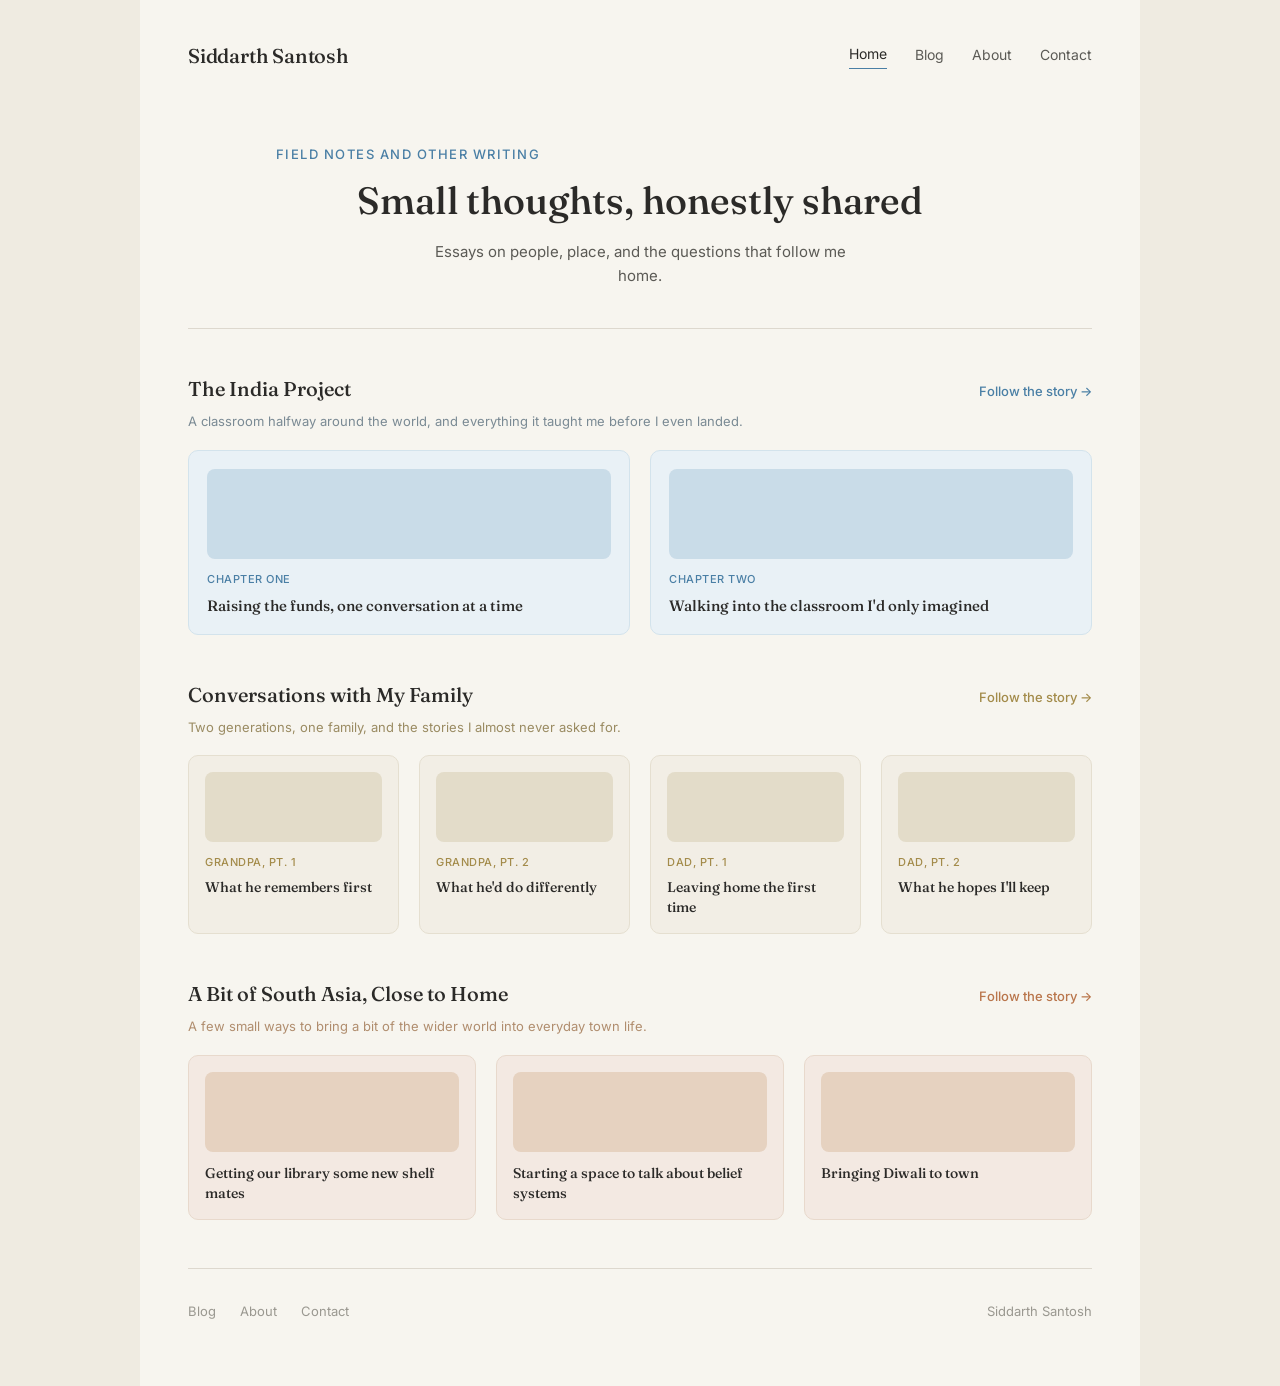
==== index.html @ 3978619f "feat: production implementation of Siddarth Santosh website" ====
<!DOCTYPE html>
<html lang="en">
<head>
  <meta charset="UTF-8">
  <meta name="viewport" content="width=device-width, initial-scale=1.0">
  <meta name="robots" content="noindex, nofollow">
  <title>Siddarth Santosh — Small thoughts, honestly shared</title>
  <meta name="description" content="Field notes and other writing by Siddarth Santosh — essays on people, place, and the questions that follow me home.">
  
  <link rel="icon" href="favicon.ico" sizes="any">
  <link rel="icon" href="assets/icons/favicon.svg" type="image/svg+xml">
  
  <!-- Typography -->
  <link rel="preconnect" href="https://fonts.googleapis.com">
  <link rel="preconnect" href="https://fonts.gstatic.com" crossorigin>
  <link href="https://fonts.googleapis.com/css2?family=Fraunces:opsz,wght@9..144,400;9..144,500;9..144,600&family=Inter:wght@400;500;600&display=swap" rel="stylesheet">
  
  <!-- Production Stylesheets -->
  <link rel="stylesheet" href="assets/css/styles.css">
  <link rel="stylesheet" href="assets/css/responsive.css">
  
  <!-- Client Scripts (Deferred) -->
  <script src="assets/js/main.js" defer></script>
</head>
<body>
  <a href="#main-content" class="skip-link">Skip to main content</a>

  <div class="page">
    <header class="siteheader">
      <nav class="sitenav" aria-label="Primary Navigation">
        <a href="index.html" class="name">Siddarth Santosh</a>
        <div class="links">
          <a href="index.html" class="active" aria-current="page">Home</a>
          <a href="blog/index.html">Blog</a>
          <a href="about/index.html">About</a>
          <a href="contact/index.html">Contact</a>
        </div>
      </nav>
    </header>

    <main id="main-content" class="main-content">
      <section class="hero" aria-labelledby="hero-heading">
        <p class="eyebrow">Field notes and other writing</p>
        <h1 id="hero-heading">Small thoughts, honestly shared</h1>
        <p>Essays on people, place, and the questions that follow me home.</p>
      </section>

      <!-- Series: Blue (The India Project) -->
      <section class="series blue" aria-labelledby="series-india-heading">
        <div class="series-head">
          <h2 id="series-india-heading">The India Project</h2>
          <a href="blog/bringing-connecting-math-concepts.html" class="series-link">Follow the story &rarr;</a>
        </div>
        <p class="series-desc">A classroom halfway around the world, and everything it taught me before I even landed.</p>
        <div class="card-grid">
          <a href="blog/bringing-connecting-math-concepts.html" class="card" aria-label="Chapter one: Raising the funds, one conversation at a time">
            <div class="thumb" aria-hidden="true"></div>
            <p class="tag">Chapter one</p>
            <p class="title">Raising the funds, one conversation at a time</p>
          </a>
          <a href="blog/bringing-connecting-math-concepts.html" class="card" aria-label="Chapter two: Walking into the classroom I'd only imagined">
            <div class="thumb" aria-hidden="true"></div>
            <p class="tag">Chapter two</p>
            <p class="title">Walking into the classroom I'd only imagined</p>
          </a>
        </div>
      </section>

      <!-- Series: Tan (Conversations with My Family) -->
      <section class="series tan" aria-labelledby="series-family-heading">
        <div class="series-head">
          <h2 id="series-family-heading">Conversations with My Family</h2>
          <a href="blog/index.html" class="series-link">Follow the story &rarr;</a>
        </div>
        <p class="series-desc">Two generations, one family, and the stories I almost never asked for.</p>
        <div class="card-grid">
          <div class="card">
            <div class="thumb" aria-hidden="true"></div>
            <p class="tag">Grandpa, pt. 1</p>
            <p class="title">What he remembers first</p>
          </div>
          <div class="card">
            <div class="thumb" aria-hidden="true"></div>
            <p class="tag">Grandpa, pt. 2</p>
            <p class="title">What he'd do differently</p>
          </div>
          <div class="card">
            <div class="thumb" aria-hidden="true"></div>
            <p class="tag">Dad, pt. 1</p>
            <p class="title">Leaving home the first time</p>
          </div>
          <div class="card">
            <div class="thumb" aria-hidden="true"></div>
            <p class="tag">Dad, pt. 2</p>
            <p class="title">What he hopes I'll keep</p>
          </div>
        </div>
      </section>

      <!-- Series: Clay (A Bit of South Asia, Close to Home) -->
      <section class="series clay" aria-labelledby="series-southasia-heading">
        <div class="series-head">
          <h2 id="series-southasia-heading">A Bit of South Asia, Close to Home</h2>
          <a href="blog/index.html" class="series-link">Follow the story &rarr;</a>
        </div>
        <p class="series-desc">A few small ways to bring a bit of the wider world into everyday town life.</p>
        <div class="card-grid">
          <div class="card">
            <div class="thumb" aria-hidden="true"></div>
            <p class="title">Getting our library some new shelf mates</p>
          </div>
          <div class="card">
            <div class="thumb" aria-hidden="true"></div>
            <p class="title">Starting a space to talk about belief systems</p>
          </div>
          <div class="card">
            <div class="thumb" aria-hidden="true"></div>
            <p class="title">Bringing Diwali to town</p>
          </div>
        </div>
      </section>
    </main>

    <footer class="sitefoot">
      <div class="foot-links">
        <a href="blog/index.html">Blog</a>
        <a href="about/index.html">About</a>
        <a href="contact/index.html">Contact</a>
      </div>
      <span>Siddarth Santosh</span>
    </footer>
  </div>
</body>
</html>
---- assets/css/styles.css ----
/* ==========================================================================
   Siddarth Santosh — Production Stylesheet
   Design System & Component Architecture
   ========================================================================== */

:root {
  /* Design Tokens */
  --cream: #F7F5EF;
  --cream-line: #DDD8CE;
  --ink: #2B2A28;
  --ink-soft: #5B5A55;
  --ink-faint: #9A9890;
  
  /* Color Themes */
  --blue: #4A7FA5;
  --blue-deep: #2E5A78;
  --blue-bg: #E9F1F6;
  --blue-line: #D3E3EC;
  --blue-block: #C9DCE8;
  
  --tan: #A38B4A;
  --tan-bg: #F2EEE5;
  --tan-line: #E5DFD0;
  --tan-block: #E3DCC9;
  
  --clay: #B9754B;
  --clay-bg: #F3E9E2;
  --clay-line: #E8D9CC;
  --clay-block: #E6D2C0;

  /* Typography */
  --font-serif: 'Fraunces', Georgia, serif;
  --font-sans: 'Inter', -apple-system, BlinkMacSystemFont, 'Segoe UI', Roboto, sans-serif;
}

/* ==========================================================================
   CSS Reset & Base Rules
   ========================================================================== */

*, *::before, *::after {
  box-sizing: border-box;
}

html {
  -webkit-text-size-adjust: 100%;
  scroll-behavior: smooth;
}

body {
  margin: 0;
  background: #EFEBE1;
  font-family: var(--font-sans);
  color: var(--ink);
  line-height: 1.6;
  -webkit-font-smoothing: antialiased;
  -moz-osx-font-smoothing: grayscale;
}

/* Accessibility Focus Ring */
:focus-visible {
  outline: 2px solid var(--blue);
  outline-offset: 3px;
  border-radius: 4px;
}

/* Screen Reader Only Utility */
.visually-hidden {
  position: absolute !important;
  width: 1px !important;
  height: 1px !important;
  padding: 0 !important;
  margin: -1px !important;
  overflow: hidden !important;
  clip: rect(0, 0, 0, 0) !important;
  white-space: nowrap !important;
  border: 0 !important;
}

/* Skip Navigation Link */
.skip-link {
  position: absolute;
  top: -60px;
  left: 20px;
  background: var(--ink);
  color: var(--cream);
  padding: 10px 18px;
  font-size: 13px;
  font-weight: 500;
  z-index: 9999;
  border-radius: 0 0 6px 6px;
  text-decoration: none;
  transition: top 0.2s ease;
}

.skip-link:focus {
  top: 0;
}

/* ==========================================================================
   Layout Containers
   ========================================================================== */

.page {
  max-width: 1000px;
  margin: 0 auto;
  background: var(--cream);
  min-height: 100vh;
  padding: 2.5rem 3rem 4rem;
  display: flex;
  flex-direction: column;
}

main.main-content {
  flex: 1 0 auto;
}

/* ==========================================================================
   Site Header & Navigation
   ========================================================================== */

header.siteheader {
  margin-bottom: 3rem;
}

nav.sitenav {
  display: flex;
  justify-content: space-between;
  align-items: center;
}

nav.sitenav .name {
  font-family: var(--font-serif);
  font-size: 20px;
  font-weight: 500;
  color: var(--ink);
  text-decoration: none;
  letter-spacing: -0.2px;
}

nav.sitenav .name:hover {
  color: var(--ink-soft);
}

nav.sitenav .links {
  display: flex;
  gap: 28px;
  font-size: 14px;
  color: var(--ink-soft);
  align-items: center;
}

nav.sitenav .links a {
  color: var(--ink-soft);
  text-decoration: none;
  padding-bottom: 2px;
  transition: color 0.15s ease, border-color 0.15s ease;
}

nav.sitenav .links a:hover {
  color: var(--ink);
}

nav.sitenav .links a.active {
  color: var(--ink);
  border-bottom: 1.5px solid var(--blue);
}

/* ==========================================================================
   Hero Section
   ========================================================================== */

.hero {
  text-align: center;
  padding: 1.5rem 0 2.5rem;
  border-bottom: 0.5px solid var(--cream-line);
}

.hero .eyebrow {
  font-size: 13px;
  letter-spacing: 1.5px;
  color: var(--blue);
  text-transform: uppercase;
  font-weight: 500;
  margin: 0 0 12px;
}

.hero h1 {
  font-family: var(--font-serif);
  font-weight: 500;
  font-size: 38px;
  line-height: 1.25;
  margin: 0 0 16px;
  color: var(--ink);
}

.hero p {
  font-size: 15px;
  color: var(--ink-soft);
  max-width: 440px;
  margin: 0 auto;
}

/* ==========================================================================
   Series & Card Design System
   (Note: Solid color blocks are the intentional design — NOT placeholders)
   ========================================================================== */

.series {
  margin-top: 2.75rem;
}

.series-head {
  display: flex;
  justify-content: space-between;
  align-items: baseline;
  margin-bottom: 6px;
}

.series-head h2 {
  font-family: var(--font-serif);
  font-weight: 500;
  font-size: 20px;
  margin: 0;
  color: var(--ink);
}

.series-head a.series-link {
  font-size: 13px;
  text-decoration: none;
  font-weight: 500;
  transition: opacity 0.15s ease;
}

.series-head a.series-link:hover {
  opacity: 0.8;
  text-decoration: underline;
}

.series-desc {
  font-size: 13px;
  margin: 0 0 18px;
}

.card-grid {
  display: grid;
  gap: 20px;
}

/* Base Card Style */
.card {
  border-radius: 10px;
  padding: 18px;
  text-decoration: none;
  color: inherit;
  display: flex;
  flex-direction: column;
  transition: transform 0.2s ease, box-shadow 0.2s ease, border-color 0.2s ease;
}

a.card:hover {
  transform: translateY(-2px);
  box-shadow: 0 6px 16px rgba(43, 42, 40, 0.05);
}

.card .thumb {
  height: 90px;
  border-radius: 8px;
  margin-bottom: 12px;
  width: 100%;
}

.card .tag {
  font-size: 11px;
  text-transform: uppercase;
  letter-spacing: 0.5px;
  font-weight: 500;
  margin: 0 0 6px;
}

.card .title {
  font-family: var(--font-serif);
  font-size: 15px;
  margin: 0;
  line-height: 1.4;
  color: var(--ink);
  font-weight: 500;
}

/* Series: Blue (The India Project) */
.series.blue .card {
  background: var(--blue-bg);
  border: 0.5px solid var(--blue-line);
}
.series.blue .card .thumb {
  background: var(--blue-block);
}
.series.blue .card .tag {
  color: var(--blue);
}
.series.blue .series-head a.series-link {
  color: var(--blue);
}
.series.blue .series-desc {
  color: #7A8A94;
}
.series.blue .card-grid {
  grid-template-columns: repeat(2, minmax(0, 1fr));
}

/* Series: Tan (Conversations with My Family) */
.series.tan .card {
  background: var(--tan-bg);
  border: 0.5px solid var(--tan-line);
  padding: 16px;
}
.series.tan .card .thumb {
  background: var(--tan-block);
  height: 70px;
}
.series.tan .card .tag {
  color: var(--tan);
}
.series.tan .card .title {
  font-size: 14px;
}
.series.tan .series-head a.series-link {
  color: var(--tan);
}
.series.tan .series-desc {
  color: #9A8B62;
}
.series.tan .card-grid {
  grid-template-columns: repeat(4, minmax(0, 1fr));
}

/* Series: Clay (A Bit of South Asia, Close to Home) */
.series.clay .card {
  background: var(--clay-bg);
  border: 0.5px solid var(--clay-line);
  padding: 16px;
}
.series.clay .card .thumb {
  background: var(--clay-block);
  height: 80px;
}
.series.clay .card .title {
  font-size: 14px;
}
.series.clay .series-head a.series-link {
  color: var(--clay);
}
.series.clay .series-desc {
  color: #B08D6E;
}
.series.clay .card-grid {
  grid-template-columns: repeat(3, minmax(0, 1fr));
}

/* ==========================================================================
   Story / Blog Post Components
   ========================================================================== */

.story {
  max-width: 620px;
  margin: 0 auto;
}

.story .eyebrow {
  font-size: 12px;
  letter-spacing: 1px;
  color: var(--blue);
  text-transform: uppercase;
  text-align: center;
  margin: 0 0 14px;
  font-weight: 500;
}

.story h1 {
  font-family: var(--font-serif);
  font-weight: 500;
  font-size: 32px;
  line-height: 1.3;
  text-align: center;
  margin: 0 0 14px;
  color: var(--ink);
}

.story .meta {
  font-size: 13px;
  color: var(--ink-faint);
  text-align: center;
  margin: 0 0 28px;
}

/* Story Photography Framing */
.story-photo-figure {
  margin: 28px 0;
}

.photo-tile,
.story-photo-box {
  background-color: #DCE9F0;
  background-size: contain;
  background-position: center;
  background-repeat: no-repeat;
  border-radius: 10px;
  overflow: hidden;
  display: flex;
  align-items: center;
  justify-content: center;
  padding: 12px;
  height: 380px;
  width: 100%;
}

.photo-tile.hero-photo-box,
.story-photo-box.hero-photo-box {
  margin-bottom: 0;
  height: 400px;
}

.photo-tile img,
.story-photo-box img {
  width: 100%;
  height: 100%;
  object-fit: contain;
  border-radius: 6px;
  display: block;
}

.story-photo-caption {
  font-size: 12px;
  color: var(--ink-faint);
  text-align: center;
  margin-top: 8px;
  line-height: 1.4;
}

.story p.body {
  font-size: 16px;
  line-height: 1.8;
  color: #3A3936;
  margin: 0 0 20px;
}

/* Stat Row */
.stat-row {
  display: grid;
  grid-template-columns: repeat(3, minmax(0, 1fr));
  gap: 16px;
  margin: 32px 0;
  padding: 20px 0;
  border-top: 0.5px solid var(--cream-line);
  border-bottom: 0.5px solid var(--cream-line);
}

.stat-row div {
  text-align: center;
}

.stat-row div + div {
  border-left: 0.5px solid var(--cream-line);
}

.stat-row p.num {
  font-family: var(--font-serif);
  font-size: 24px;
  font-weight: 500;
  margin: 0 0 4px;
  color: var(--ink);
}

.stat-row p.label {
  font-size: 12px;
  color: var(--ink-faint);
  margin: 0;
}

/* Pullquote */
.pullquote {
  border-left: 2px solid var(--clay);
  padding-left: 18px;
  margin: 28px 0;
}

.pullquote p {
  font-family: var(--font-serif);
  font-size: 18px;
  line-height: 1.6;
  color: var(--ink-soft);
  margin: 0;
  font-style: italic;
}

/* Pill Button (Fundraiser CTA) */
.pill-btn-wrap {
  text-align: center;
  margin: -8px 0 28px;
}

.pill-btn {
  background: transparent;
  border: 0.5px solid var(--blue);
  color: var(--blue-deep);
  border-radius: 999px;
  padding: 9px 20px;
  font-size: 13px;
  cursor: pointer;
  font-family: var(--font-sans);
  text-decoration: none;
  display: inline-block;
  transition: background 0.15s ease, color 0.15s ease;
}

.pill-btn:hover {
  background: var(--blue-bg);
}

/* Next Card */
.next-card {
  background: var(--clay-bg);
  border: 0.5px solid var(--clay-line);
  border-radius: 10px;
  padding: 18px 20px;
  display: flex;
  justify-content: space-between;
  align-items: center;
  margin-bottom: 8px;
  text-decoration: none;
  color: inherit;
  transition: transform 0.2s ease, box-shadow 0.2s ease;
}

.next-card:hover {
  transform: translateY(-2px);
  box-shadow: 0 4px 12px rgba(185, 117, 75, 0.1);
}

.next-card .eyebrow2 {
  font-size: 11px;
  letter-spacing: 0.5px;
  color: var(--clay);
  text-transform: uppercase;
  margin: 0 0 6px;
  font-weight: 500;
}

.next-card .title {
  font-family: var(--font-serif);
  font-size: 17px;
  margin: 0;
  line-height: 1.4;
  color: var(--ink);
  font-weight: 500;
}

.next-card .arrow {
  font-size: 18px;
  color: #8A4E2A;
  transition: transform 0.2s ease;
}

.next-card:hover .arrow {
  transform: translateX(4px);
}

/* ==========================================================================
   About Page Components
   ========================================================================== */

.about {
  max-width: 600px;
  margin: 0 auto 3.5rem;
}

.about .eyebrow {
  font-size: 12px;
  letter-spacing: 1px;
  color: var(--blue);
  text-transform: uppercase;
  margin: 0 0 20px;
  text-align: center;
  font-weight: 500;
}

.avatar {
  width: 96px;
  height: 96px;
  border-radius: 50%;
  background: var(--blue-block);
  margin: 0 auto 24px;
  display: flex;
  align-items: center;
  justify-content: center;
  font-family: var(--font-serif);
  font-size: 32px;
  color: var(--blue-deep);
  font-weight: 500;
}

.about h1 {
  font-family: var(--font-serif);
  font-size: 28px;
  font-weight: 500;
  text-align: center;
  margin: 0 0 24px;
  color: var(--ink);
  line-height: 1.35;
}

.about p {
  font-size: 16px;
  line-height: 1.8;
  color: #3A3936;
  margin: 0 0 20px;
}

.facts {
  display: grid;
  grid-template-columns: repeat(2, minmax(0, 1fr));
  gap: 16px;
  padding: 20px 0;
  border-top: 0.5px solid var(--cream-line);
  border-bottom: 0.5px solid var(--cream-line);
}

.facts p.label {
  font-size: 12px;
  color: var(--ink-faint);
  margin: 0 0 4px;
}

.facts p.value {
  font-size: 14px;
  color: #3A3936;
  margin: 0;
  font-weight: 500;
}

.about-contact-cta {
  text-align: center;
  margin-top: 2rem;
}

/* ==========================================================================
   Contact Page & Form Components
   ========================================================================== */

.contact {
  max-width: 480px;
  margin: 0 auto;
}

.contact .eyebrow {
  font-size: 12px;
  letter-spacing: 1px;
  color: var(--blue);
  text-transform: uppercase;
  margin: 0 0 16px;
  text-align: center;
  font-weight: 500;
}

.contact h1,
.contact h2 {
  font-family: var(--font-serif);
  font-size: 24px;
  font-weight: 500;
  text-align: center;
  margin: 0 0 12px;
  color: var(--ink);
}

.contact p.sub {
  font-size: 14px;
  color: var(--ink-soft);
  text-align: center;
  margin: 0 0 28px;
}

.contact form {
  display: flex;
  flex-direction: column;
  gap: 14px;
}

.form-field {
  display: flex;
  flex-direction: column;
}

.contact input,
.contact textarea {
  width: 100%;
  background: #FFFFFF;
  border: 0.5px solid var(--blue-line);
  border-radius: 8px;
  padding: 10px 12px;
  font-family: var(--font-sans);
  font-size: 14px;
  color: var(--ink);
  transition: border-color 0.15s ease, box-shadow 0.15s ease;
}

.contact input:focus,
.contact textarea:focus {
  border-color: var(--blue);
  outline: 2px solid rgba(74, 127, 165, 0.25);
}

.contact input::placeholder,
.contact textarea::placeholder {
  color: var(--ink-faint);
}

.contact textarea {
  resize: vertical;
  min-height: 100px;
}

.contact button[type="submit"] {
  background: var(--blue);
  color: #FFFFFF;
  border: none;
  border-radius: 999px;
  padding: 11px 0;
  font-size: 14px;
  font-weight: 500;
  margin-top: 4px;
  cursor: pointer;
  font-family: var(--font-sans);
  transition: background 0.15s ease, opacity 0.15s ease, transform 0.1s ease;
}

.contact button[type="submit"]:hover {
  background: var(--blue-deep);
}

.contact button[type="submit"]:disabled {
  opacity: 0.65;
  cursor: not-allowed;
}

/* Accessible Status Box for Form */
.form-status {
  padding: 12px 16px;
  border-radius: 8px;
  font-size: 13px;
  text-align: center;
  line-height: 1.5;
  margin-top: 8px;
}

.form-status.hidden {
  display: none;
}

.form-status.success {
  display: block;
  background: #EBF5EE;
  color: #245A3F;
  border: 0.5px solid #B7E4C7;
}

.form-status.error {
  display: block;
  background: #FDF2F2;
  color: #9B2C2C;
  border: 0.5px solid #F8B4B4;
}

/* ==========================================================================
   Site Footer
   ========================================================================== */

footer.sitefoot {
  margin-top: 3rem;
  padding-top: 2rem;
  border-top: 0.5px solid var(--cream-line);
  display: flex;
  justify-content: space-between;
  align-items: center;
  font-size: 13px;
  color: var(--ink-faint);
}

footer.sitefoot .foot-links {
  display: flex;
  gap: 24px;
}

footer.sitefoot a {
  color: var(--ink-faint);
  text-decoration: none;
  transition: color 0.15s ease;
}

footer.sitefoot a:hover {
  color: var(--ink-soft);
}
---- assets/css/responsive.css ----
/* ==========================================================================
   Siddarth Santosh — Responsive Stylesheet
   Breakpoints: Laptop (1024px), Tablet (860px), Mobile (640px / 480px)
   ========================================================================== */

/* --------------------------------------------------------------------------
   Medium Devices & Tablets (max-width: 860px)
   -------------------------------------------------------------------------- */
@media (max-width: 860px) {
  .page {
    padding: 2rem 2rem 3rem;
  }

  /* Adjust grid columns for intermediate tablet screen widths */
  .series.tan .card-grid {
    grid-template-columns: repeat(2, minmax(0, 1fr));
  }

  .series.clay .card-grid {
    grid-template-columns: repeat(2, minmax(0, 1fr));
  }

  .hero h1 {
    font-size: 32px;
  }

  .photo-tile,
  .story-photo-box,
  .photo-tile.hero-photo-box,
  .story-photo-box.hero-photo-box {
    height: 340px;
  }
}

/* --------------------------------------------------------------------------
   Mobile Devices & Small Screens (max-width: 640px)
   -------------------------------------------------------------------------- */
@media (max-width: 640px) {
  .page {
    padding: 1.5rem 1.25rem 2.5rem;
  }

  /* Header & Navigation */
  header.siteheader {
    margin-bottom: 2rem;
  }

  nav.sitenav {
    flex-direction: column;
    align-items: flex-start;
    gap: 16px;
  }

  nav.sitenav .links {
    width: 100%;
    justify-content: flex-start;
    gap: 20px;
    font-size: 15px;
    padding-bottom: 4px;
    overflow-x: auto;
    -webkit-overflow-scrolling: touch;
  }

  nav.sitenav .links a {
    min-height: 44px;
    display: inline-flex;
    align-items: center;
    padding: 6px 2px;
  }

  /* Hero Section */
  .hero {
    padding: 1.25rem 0 2rem;
  }

  .hero h1 {
    font-size: clamp(26px, 7vw, 32px);
    line-height: 1.28;
    margin-bottom: 12px;
  }

  .hero p {
    font-size: 14px;
    line-height: 1.6;
  }

  /* Series Grids — collapse to single column for readability */
  .series.blue .card-grid,
  .series.tan .card-grid,
  .series.clay .card-grid {
    grid-template-columns: 1fr;
    gap: 16px;
  }

  .series {
    margin-top: 2.25rem;
  }

  .card {
    padding: 16px;
  }

  .card .thumb {
    height: 80px;
  }

  /* Story Layout */
  .story h1 {
    font-size: clamp(24px, 6.5vw, 28px);
    line-height: 1.3;
    margin-bottom: 12px;
  }

  .story .meta {
    margin-bottom: 22px;
    font-size: 12px;
  }

  .story p.body {
    font-size: 15px;
    line-height: 1.75;
    margin-bottom: 18px;
  }

  .story-photo-figure {
    margin: 22px 0;
  }

  .photo-tile,
  .story-photo-box,
  .photo-tile.hero-photo-box,
  .story-photo-box.hero-photo-box {
    height: 270px;
    padding: 8px;
  }

  .photo-tile img,
  .story-photo-box img {
    max-height: 254px;
  }

  /* Stat Row — compact presentation without overflow */
  .stat-row {
    gap: 8px;
    margin: 24px 0;
    padding: 16px 0;
  }

  .stat-row p.num {
    font-size: 20px;
  }

  .stat-row p.label {
    font-size: 11px;
  }

  /* Pullquote */
  .pullquote {
    padding-left: 14px;
    margin: 22px 0;
  }

  .pullquote p {
    font-size: 16px;
    line-height: 1.55;
  }

  /* Pill button CTA */
  .pill-btn-wrap {
    margin: -4px 0 24px;
  }

  .pill-btn {
    font-size: 12px;
    padding: 10px 18px;
    min-height: 44px;
    display: inline-flex;
    align-items: center;
    justify-content: center;
    text-align: center;
    width: 100%;
    box-sizing: border-box;
  }

  /* Next Card */
  .next-card {
    padding: 14px 16px;
  }

  .next-card .title {
    font-size: 15px;
  }

  /* About Page */
  .about {
    margin-bottom: 2.5rem;
  }

  .about h1 {
    font-size: 24px;
  }

  .about p {
    font-size: 15px;
    line-height: 1.75;
  }

  .avatar {
    width: 80px;
    height: 80px;
    font-size: 26px;
    margin-bottom: 20px;
  }

  .facts {
    grid-template-columns: 1fr;
    gap: 12px;
    padding: 16px 0;
  }

  /* Contact Page & Inputs (prevent iOS font-zoom with font-size: 16px) */
  .contact input,
  .contact textarea {
    font-size: 16px;
    padding: 12px;
  }

  .contact input {
    min-height: 48px;
  }

  .contact button[type="submit"] {
    min-height: 48px;
    font-size: 15px;
  }

  /* Footer */
  footer.sitefoot {
    margin-top: 2.5rem;
    padding-top: 1.5rem;
    flex-direction: column;
    gap: 16px;
    align-items: flex-start;
  }

  footer.sitefoot .foot-links {
    gap: 20px;
  }

  footer.sitefoot a {
    min-height: 44px;
    display: inline-flex;
    align-items: center;
  }
}

/* --------------------------------------------------------------------------
   Small Phones (max-width: 380px)
   -------------------------------------------------------------------------- */
@media (max-width: 380px) {
  .page {
    padding: 1.25rem 1rem 2rem;
  }

  .stat-row {
    grid-template-columns: 1fr;
    gap: 12px;
  }

  .stat-row div + div {
    border-left: none;
    border-top: 0.5px solid var(--cream-line);
    padding-top: 10px;
  }

  .photo-tile,
  .story-photo-box,
  .photo-tile.hero-photo-box,
  .story-photo-box.hero-photo-box {
    height: 220px;
  }
}
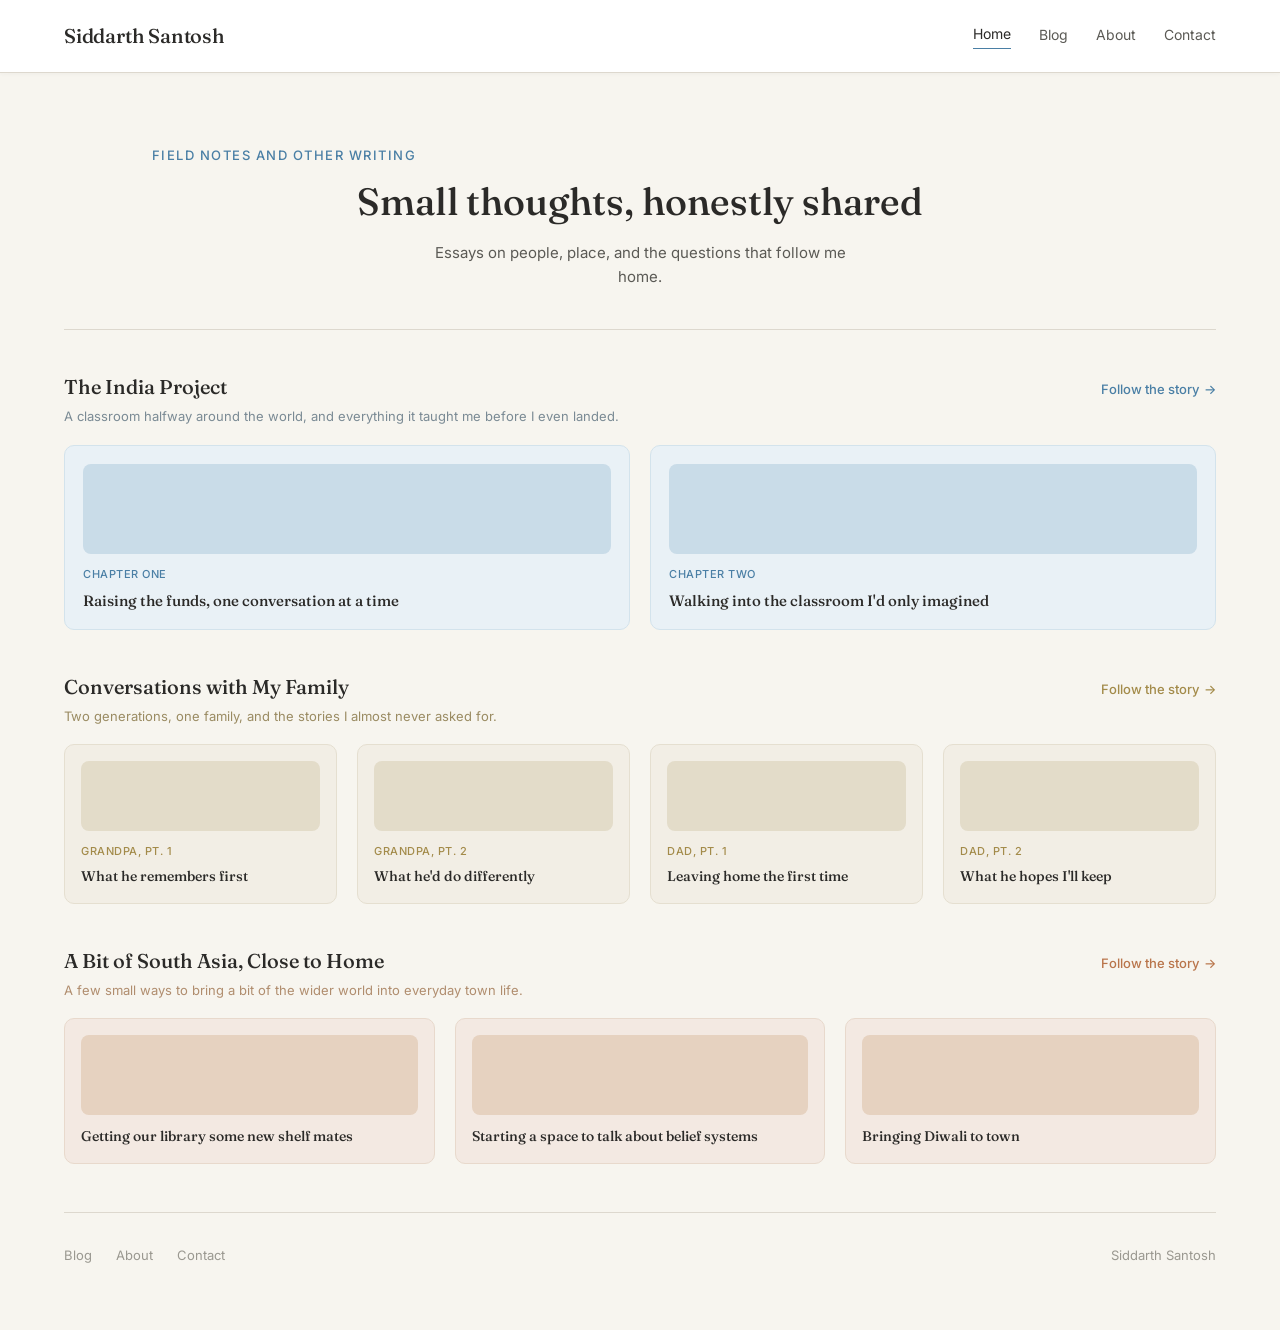
==== commit 73018f08: "Enhance: Separate Chapter One and Two into distinct blog pages, add placeholder fundraising link, an" ====
--- a/index.html
+++ b/index.html
@@ -49,16 +49,16 @@
       <section class="series blue" aria-labelledby="series-india-heading">
         <div class="series-head">
           <h2 id="series-india-heading">The India Project</h2>
-          <a href="blog/bringing-connecting-math-concepts.html" class="series-link">Follow the story &rarr;</a>
+          <a href="blog/chapter-one-raising-the-funds.html" class="series-link">Follow the story <span class="arrow">&rarr;</span></a>
         </div>
         <p class="series-desc">A classroom halfway around the world, and everything it taught me before I even landed.</p>
         <div class="card-grid">
-          <a href="blog/bringing-connecting-math-concepts.html" class="card" aria-label="Chapter one: Raising the funds, one conversation at a time">
+          <a href="blog/chapter-one-raising-the-funds.html" class="card" aria-label="Chapter one: Raising the funds, one conversation at a time">
             <div class="thumb" aria-hidden="true"></div>
             <p class="tag">Chapter one</p>
             <p class="title">Raising the funds, one conversation at a time</p>
           </a>
-          <a href="blog/bringing-connecting-math-concepts.html" class="card" aria-label="Chapter two: Walking into the classroom I'd only imagined">
+          <a href="blog/chapter-two-walking-into-the-classroom.html" class="card" aria-label="Chapter two: Walking into the classroom I'd only imagined">
             <div class="thumb" aria-hidden="true"></div>
             <p class="tag">Chapter two</p>
             <p class="title">Walking into the classroom I'd only imagined</p>
@@ -70,7 +70,7 @@
       <section class="series tan" aria-labelledby="series-family-heading">
         <div class="series-head">
           <h2 id="series-family-heading">Conversations with My Family</h2>
-          <a href="blog/index.html" class="series-link">Follow the story &rarr;</a>
+          <a href="blog/index.html" class="series-link">Follow the story <span class="arrow">&rarr;</span></a>
         </div>
         <p class="series-desc">Two generations, one family, and the stories I almost never asked for.</p>
         <div class="card-grid">
@@ -100,8 +100,8 @@
       <!-- Series: Clay (A Bit of South Asia, Close to Home) -->
       <section class="series clay" aria-labelledby="series-southasia-heading">
         <div class="series-head">
-          <h2 id="series-southasia-heading">A Bit of South Asia, Close to Home</h2>
-          <a href="blog/index.html" class="series-link">Follow the story &rarr;</a>
+          <h2 id="series-southasia-heading">A Bit of South Asia, <span class="text-nowrap">Close to Home</span></h2>
+          <a href="blog/index.html" class="series-link">Follow the story <span class="arrow">&rarr;</span></a>
         </div>
         <p class="series-desc">A few small ways to bring a bit of the wider world into everyday town life.</p>
         <div class="card-grid">
--- a/assets/css/styles.css
+++ b/assets/css/styles.css
@@ -28,6 +28,13 @@
   --clay-line: #E8D9CC;
   --clay-block: #E6D2C0;
 
+  /* Header & Navigation */
+  --header-bg: #FFFFFF;
+  --header-border: var(--cream-line);
+  --page-pad-top: 2.5rem;
+  --page-pad-x: clamp(2rem, 5vw, 4.5rem);
+  --page-pad-bottom: 4rem;
+
   /* Typography */
   --font-serif: 'Fraunces', Georgia, serif;
   --font-sans: 'Inter', -apple-system, BlinkMacSystemFont, 'Segoe UI', Roboto, sans-serif;
@@ -48,7 +55,7 @@
 
 body {
   margin: 0;
-  background: #EFEBE1;
+  background: var(--cream);
   font-family: var(--font-sans);
   color: var(--ink);
   line-height: 1.6;
@@ -101,11 +108,12 @@
    ========================================================================== */
 
 .page {
-  max-width: 1000px;
-  margin: 0 auto;
+  width: 100%;
+  max-width: 100%;
+  margin: 0;
   background: var(--cream);
   min-height: 100vh;
-  padding: 2.5rem 3rem 4rem;
+  padding: var(--page-pad-top) var(--page-pad-x) var(--page-pad-bottom);
   display: flex;
   flex-direction: column;
 }
@@ -119,7 +127,16 @@
    ========================================================================== */
 
 header.siteheader {
-  margin-bottom: 3rem;
+  margin: calc(-1 * var(--page-pad-top)) calc(-1 * var(--page-pad-x)) 3rem;
+  padding: 1.25rem var(--page-pad-x);
+  background: var(--header-bg);
+  border-bottom: 1px solid var(--header-border);
+  box-shadow: 0 1px 4px rgba(43, 42, 40, 0.04);
+  position: sticky;
+  top: 0;
+  z-index: 100;
+  backdrop-filter: blur(10px);
+  -webkit-backdrop-filter: blur(10px);
 }
 
 nav.sitenav {
@@ -213,6 +230,7 @@
   display: flex;
   justify-content: space-between;
   align-items: baseline;
+  gap: 1.25rem;
   margin-bottom: 6px;
 }
 
@@ -222,6 +240,7 @@
   font-size: 20px;
   margin: 0;
   color: var(--ink);
+  line-height: 1.3;
 }
 
 .series-head a.series-link {
@@ -229,11 +248,30 @@
   text-decoration: none;
   font-weight: 500;
   transition: opacity 0.15s ease;
+  display: inline-flex;
+  align-items: center;
+  gap: 5px;
+  white-space: nowrap;
+  flex-shrink: 0;
+}
+
+.series-head a.series-link .arrow {
+  display: inline-block;
+  line-height: 1;
+  transition: transform 0.15s ease;
 }
 
 .series-head a.series-link:hover {
   opacity: 0.8;
   text-decoration: underline;
+}
+
+.series-head a.series-link:hover .arrow {
+  transform: translateX(2px);
+}
+
+.text-nowrap {
+  white-space: nowrap;
 }
 
 .series-desc {
@@ -741,14 +779,12 @@
   cursor: not-allowed;
 }
 
-/* Accessible Status Box for Form */
+/* Accessible Status Text */
 .form-status {
-  padding: 12px 16px;
-  border-radius: 8px;
   font-size: 13px;
   text-align: center;
   line-height: 1.5;
-  margin-top: 8px;
+  margin-top: 10px;
 }
 
 .form-status.hidden {
@@ -757,16 +793,14 @@
 
 .form-status.success {
   display: block;
-  background: #EBF5EE;
-  color: #245A3F;
-  border: 0.5px solid #B7E4C7;
+  color: var(--blue-deep);
+  font-weight: 500;
 }
 
 .form-status.error {
   display: block;
-  background: #FDF2F2;
-  color: #9B2C2C;
-  border: 0.5px solid #F8B4B4;
+  color: #A34848;
+  font-size: 13px;
 }
 
 /* ==========================================================================
--- a/assets/css/responsive.css
+++ b/assets/css/responsive.css
@@ -7,8 +7,14 @@
    Medium Devices & Tablets (max-width: 860px)
    -------------------------------------------------------------------------- */
 @media (max-width: 860px) {
+  :root {
+    --page-pad-top: 2rem;
+    --page-pad-x: 2rem;
+    --page-pad-bottom: 3rem;
+  }
+
   .page {
-    padding: 2rem 2rem 3rem;
+    padding: var(--page-pad-top) var(--page-pad-x) var(--page-pad-bottom);
   }
 
   /* Adjust grid columns for intermediate tablet screen widths */
@@ -36,13 +42,20 @@
    Mobile Devices & Small Screens (max-width: 640px)
    -------------------------------------------------------------------------- */
 @media (max-width: 640px) {
+  :root {
+    --page-pad-top: 1.5rem;
+    --page-pad-x: 1.25rem;
+    --page-pad-bottom: 2.5rem;
+  }
+
   .page {
-    padding: 1.5rem 1.25rem 2.5rem;
+    padding: var(--page-pad-top) var(--page-pad-x) var(--page-pad-bottom);
   }
 
   /* Header & Navigation */
   header.siteheader {
     margin-bottom: 2rem;
+    padding: 1rem var(--page-pad-x);
   }
 
   nav.sitenav {
@@ -90,6 +103,32 @@
   .series.clay .card-grid {
     grid-template-columns: 1fr;
     gap: 16px;
+  }
+
+  /* Series Headers on Mobile */
+  .series-head {
+    display: flex;
+    flex-wrap: wrap;
+    justify-content: space-between;
+    align-items: baseline;
+    gap: 6px 16px;
+    margin-bottom: 8px;
+  }
+
+  .series-head h2 {
+    font-size: 19px;
+    line-height: 1.35;
+    flex: 1 1 auto;
+    min-width: 200px;
+  }
+
+  .series-head a.series-link {
+    font-size: 13px;
+    display: inline-flex;
+    align-items: center;
+    gap: 5px;
+    white-space: nowrap;
+    margin-left: auto;
   }
 
   .series {
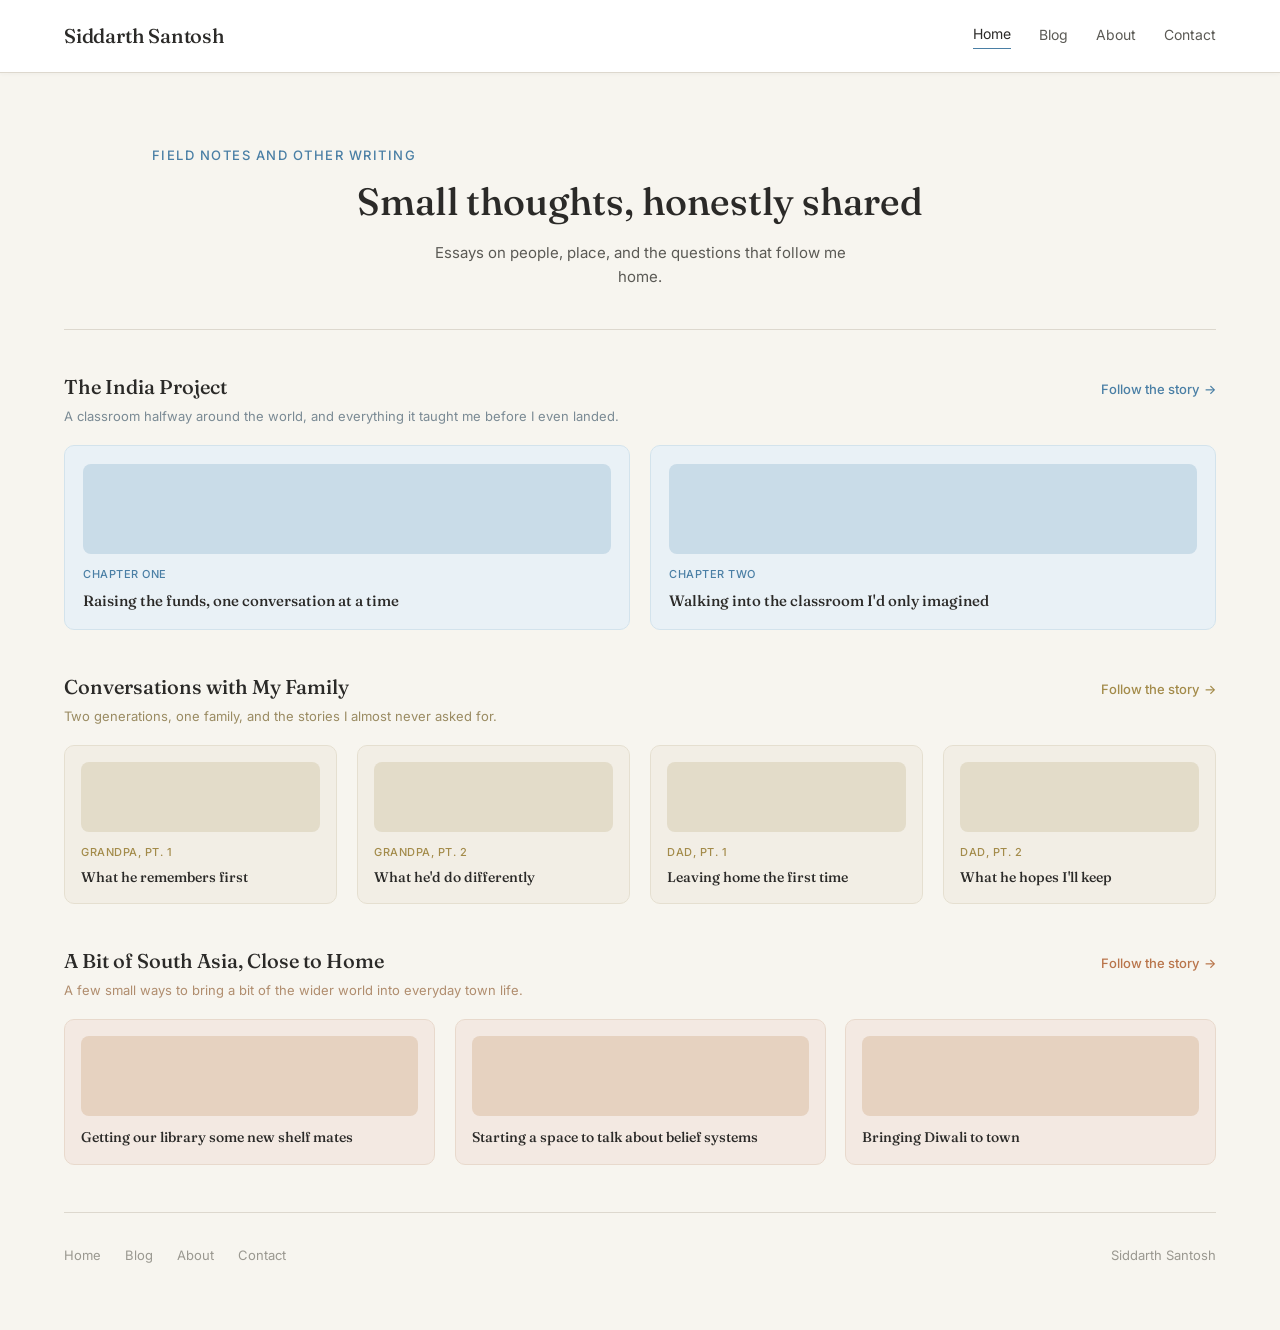
==== commit 1b6176b7: "Add scroll animations, v2 content loading animation, back-to-top button, and footer Home links" ====
--- a/index.html
+++ b/index.html
@@ -123,6 +123,7 @@
 
     <footer class="sitefoot">
       <div class="foot-links">
+        <a href="index.html">Home</a>
         <a href="blog/index.html">Blog</a>
         <a href="about/index.html">About</a>
         <a href="contact/index.html">Contact</a>
--- a/assets/css/styles.css
+++ b/assets/css/styles.css
@@ -832,3 +832,173 @@
 footer.sitefoot a:hover {
   color: var(--ink-soft);
 }
+
+/* ==========================================================================
+   Animations & Motion (Page Loading & Scroll Interactions)
+   ========================================================================== */
+
+/* Reading Scroll Progress Bar */
+#reading-progress {
+  position: fixed;
+  top: 0;
+  left: 0;
+  height: 2.5px;
+  width: 0%;
+  background: var(--blue-block);
+  z-index: 9999;
+  transition: width 0.1s linear;
+  pointer-events: none;
+}
+
+/* Keyframes from v2 / v3 */
+@keyframes fade-up {
+  from {
+    opacity: 0;
+    transform: translateY(18px);
+  }
+  to {
+    opacity: 1;
+    transform: translateY(0);
+  }
+}
+
+@keyframes fade-in {
+  from {
+    opacity: 0;
+  }
+  to {
+    opacity: 1;
+  }
+}
+
+/* Content Loading Animations (Initial Page Load) */
+header.siteheader {
+  animation: fade-in 0.4s ease-out both;
+}
+
+.hero {
+  animation: fade-up 0.55s cubic-bezier(0.16, 1, 0.3, 1) both;
+}
+
+.hero .eyebrow {
+  animation: fade-up 0.5s cubic-bezier(0.16, 1, 0.3, 1) 0.05s both;
+}
+
+.hero h1 {
+  animation: fade-up 0.55s cubic-bezier(0.16, 1, 0.3, 1) 0.1s both;
+}
+
+.hero p {
+  animation: fade-up 0.55s cubic-bezier(0.16, 1, 0.3, 1) 0.16s both;
+}
+
+/* Story Page Hero Animation */
+.story h1,
+.story .meta {
+  animation: fade-up 0.55s cubic-bezier(0.16, 1, 0.3, 1) both;
+}
+
+/* Scroll Reveal Animations */
+.scroll-reveal {
+  opacity: 0;
+  transform: translateY(18px);
+  transition: opacity 0.55s cubic-bezier(0.16, 1, 0.3, 1), transform 0.55s cubic-bezier(0.16, 1, 0.3, 1);
+  will-change: opacity, transform;
+}
+
+.scroll-reveal.revealed {
+  opacity: 1;
+  transform: translateY(0);
+}
+
+/* Native CSS Scroll-Driven Animations Enhancement */
+@media (prefers-reduced-motion: no-preference) {
+  @supports ((animation-timeline: view()) and (animation-range: entry)) {
+    .scroll-reveal {
+      animation: fade-up auto cubic-bezier(0.16, 1, 0.3, 1) both;
+      animation-timeline: view();
+      animation-range: entry 10% cover 25%;
+    }
+  }
+}
+
+/* ==========================================================================
+   Back To Top Floating Button (Bottom-Right Corner)
+   ========================================================================== */
+
+.back-to-top {
+  position: fixed;
+  bottom: 28px;
+  right: 28px;
+  width: 42px;
+  height: 42px;
+  border-radius: 50%;
+  background: var(--cream);
+  border: 1px solid var(--cream-line);
+  color: var(--ink);
+  display: flex;
+  align-items: center;
+  justify-content: center;
+  box-shadow: 0 2px 10px rgba(43, 42, 40, 0.08);
+  cursor: pointer;
+  z-index: 990;
+  opacity: 0;
+  visibility: hidden;
+  transform: translateY(12px) scale(0.92);
+  transition: opacity 0.25s ease, transform 0.25s ease, visibility 0.25s ease, background 0.15s ease, box-shadow 0.15s ease, border-color 0.15s ease;
+  padding: 0;
+}
+
+.back-to-top svg {
+  width: 18px;
+  height: 18px;
+  stroke: currentColor;
+  stroke-width: 2.2;
+  stroke-linecap: round;
+  stroke-linejoin: round;
+  fill: none;
+  transition: transform 0.2s ease;
+}
+
+.back-to-top.visible {
+  opacity: 1;
+  visibility: visible;
+  transform: translateY(0) scale(1);
+}
+
+.back-to-top:hover {
+  background: var(--cream-card);
+  border-color: var(--ink-faint);
+  box-shadow: 0 4px 14px rgba(43, 42, 40, 0.13);
+  transform: translateY(-2px) scale(1.02);
+}
+
+.back-to-top:hover svg {
+  transform: translateY(-2px);
+}
+
+.back-to-top:active {
+  transform: translateY(0) scale(0.96);
+}
+
+.back-to-top:focus-visible {
+  outline: 2px solid var(--ink);
+  outline-offset: 2px;
+}
+
+/* Respect user's motion preferences */
+@media (prefers-reduced-motion: reduce) {
+  *, *::before, *::after {
+    animation-duration: 0.01ms !important;
+    animation-iteration-count: 1 !important;
+    transition-duration: 0.01ms !important;
+    scroll-behavior: auto !important;
+  }
+  .scroll-reveal {
+    opacity: 1 !important;
+    transform: none !important;
+  }
+  .back-to-top {
+    transition: none !important;
+  }
+}
--- a/assets/css/responsive.css
+++ b/assets/css/responsive.css
@@ -105,21 +105,18 @@
     gap: 16px;
   }
 
-  /* Series Headers on Mobile */
+  /* Series Headers on Mobile — Stacked follow link consistently below project name, right aligned */
   .series-head {
     display: flex;
-    flex-wrap: wrap;
-    justify-content: space-between;
-    align-items: baseline;
-    gap: 6px 16px;
+    flex-direction: column;
+    gap: 6px;
     margin-bottom: 8px;
   }
 
   .series-head h2 {
     font-size: 19px;
-    line-height: 1.35;
-    flex: 1 1 auto;
-    min-width: 200px;
+    line-height: 1.3;
+    margin: 0;
   }
 
   .series-head a.series-link {
@@ -128,7 +125,8 @@
     align-items: center;
     gap: 5px;
     white-space: nowrap;
-    margin-left: auto;
+    padding: 2px 0;
+    align-self: flex-end;
   }
 
   .series {
@@ -291,6 +289,19 @@
     display: inline-flex;
     align-items: center;
   }
+
+  /* Back to Top Button on Mobile */
+  .back-to-top {
+    bottom: 20px;
+    right: 20px;
+    width: 38px;
+    height: 38px;
+  }
+
+  .back-to-top svg {
+    width: 16px;
+    height: 16px;
+  }
 }
 
 /* --------------------------------------------------------------------------
